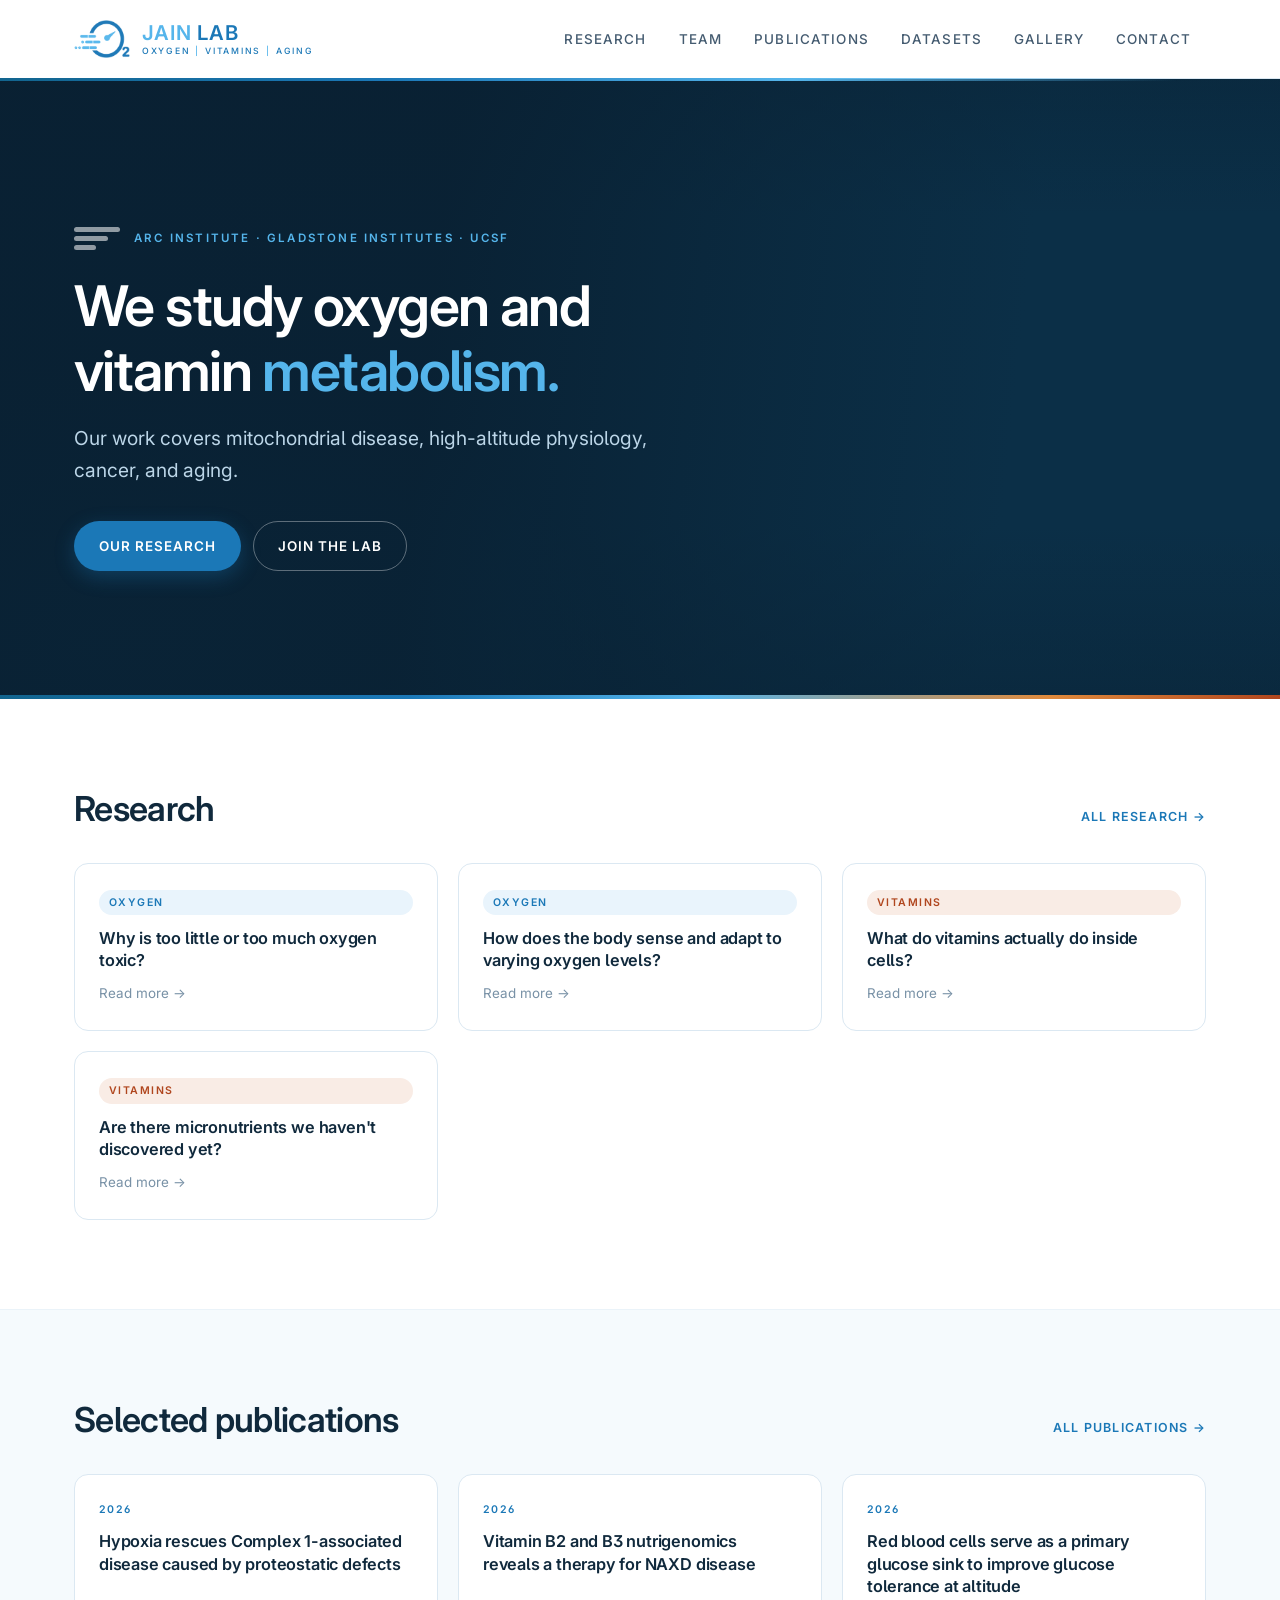
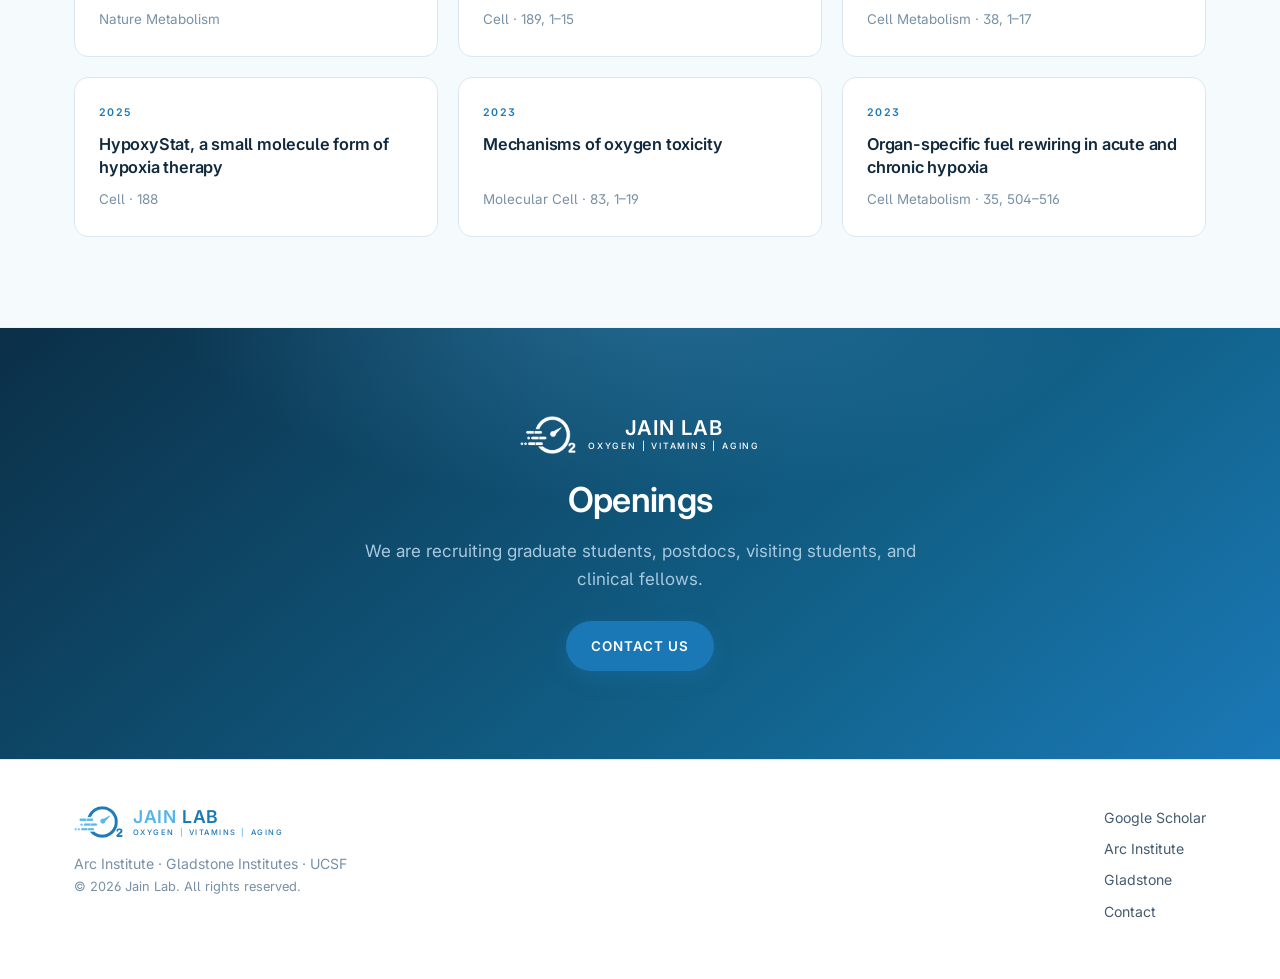
==== index.html @ 4063e49c "Add files via upload" ====
<!DOCTYPE html>
<html lang="en"><head>
<meta charset="utf-8">
<meta name="viewport" content="width=device-width, initial-scale=1">
<title>Isha Jain Lab | Oxygen and Vitamin Metabolism</title>
<meta name="description" content="The Isha Jain Lab at Arc Institute, Gladstone Institutes and UCSF studies oxygen and vitamin metabolism, hypoxia, mitochondrial disease and aging.">
<link rel="preconnect" href="https://fonts.googleapis.com">
<link rel="preconnect" href="https://fonts.gstatic.com" crossorigin="">
<link href="https://fonts.googleapis.com/css2?family=Inter:wght@400;500;600;700&amp;display=swap" rel="stylesheet">
<link rel="canonical" href="https://www.ishajainlab.com/">
<meta property="og:type" content="website">
<meta property="og:site_name" content="Isha Jain Lab">
<meta property="og:locale" content="en_US">
<meta property="og:url" content="https://www.ishajainlab.com/">
<meta property="og:title" content="Isha Jain Lab | Oxygen and Vitamin Metabolism">
<meta property="og:description" content="The Isha Jain Lab at Arc Institute, Gladstone Institutes and UCSF studies oxygen and vitamin metabolism, hypoxia, mitochondrial disease and aging.">
<meta property="og:image" content="https://www.ishajainlab.com/assets/og-image.png">
<meta property="og:image:width" content="1200">
<meta property="og:image:height" content="630">
<meta property="og:image:alt" content="Jain Lab — oxygen, vitamins, aging">
<meta name="twitter:card" content="summary_large_image">
<meta name="twitter:title" content="Isha Jain Lab | Oxygen and Vitamin Metabolism">
<meta name="twitter:description" content="The Isha Jain Lab at Arc Institute, Gladstone Institutes and UCSF studies oxygen and vitamin metabolism, hypoxia, mitochondrial disease and aging.">
<meta name="twitter:image" content="https://www.ishajainlab.com/assets/og-image.png">
<link rel="icon" type="image/png" href="assets/favicon.png">
<link rel="apple-touch-icon" href="assets/favicon.png">
<meta name="theme-color" content="#1b78b7">
<link rel="stylesheet" href="assets/style.css">
<script type="application/ld+json">
{
  "@context": "https://schema.org",
  "@type": "ResearchOrganization",
  "name": "Isha Jain Lab",
  "alternateName": [
    "Jain Lab",
    "OxyJain Lab"
  ],
  "url": "https://www.ishajainlab.com/",
  "logo": "https://www.ishajainlab.com/assets/logo-mark.png",
  "image": "https://www.ishajainlab.com/assets/og-image.png",
  "description": "The Isha Jain Lab studies oxygen and vitamin metabolism, hypoxia, mitochondrial disease and aging at Arc Institute, Gladstone Institutes and UCSF.",
  "email": "Isha.Jain@gladstone.ucsf.edu",
  "address": {
    "@type": "PostalAddress",
    "streetAddress": "1650 Owens St.",
    "addressLocality": "San Francisco",
    "addressRegion": "CA",
    "postalCode": "94158",
    "addressCountry": "US"
  },
  "parentOrganization": [
    {
      "@type": "Organization",
      "name": "Arc Institute",
      "url": "https://arcinstitute.org"
    },
    {
      "@type": "Organization",
      "name": "Gladstone Institutes",
      "url": "https://gladstone.org"
    },
    {
      "@type": "Organization",
      "name": "University of California, San Francisco",
      "url": "https://www.ucsf.edu"
    }
  ],
  "founder": {
    "@type": "Person",
    "name": "Isha H. Jain",
    "jobTitle": "Associate Professor"
  },
  "knowsAbout": [
    "oxygen metabolism",
    "hypoxia",
    "hyperoxia",
    "vitamin metabolism",
    "mitochondrial disease",
    "metabolism",
    "aging",
    "high-altitude physiology"
  ],
  "sameAs": [
    "https://arcinstitute.org",
    "https://gladstone.org",
    "https://scholar.google.com/citations?user=Yy1cKfMAAAAJ"
  ]
}
</script>
<script type="application/ld+json">
{
  "@context": "https://schema.org",
  "@type": "WebSite",
  "name": "Isha Jain Lab",
  "url": "https://www.ishajainlab.com/",
  "publisher": {
    "@type": "Organization",
    "name": "Isha Jain Lab"
  }
}
</script>
</head>
<body data-page="index"><!-- Content below was pre-rendered from data/*.js on 2026-09-09. Edit the data files, then re-run tools/prerender.js. -->
      <a class="skip" href="#main">Skip to content</a>
      <header class="site-header">
        <div class="wrap bar">
          <a class="lockup" href="index.html"><img class="lk-mark" src="assets/logo-mark.png" alt="" aria-hidden="true">
            <span><span class="lk-name"><i>JAIN</i> LAB</span><span class="lk-tag">OXYGEN <span>|</span> VITAMINS <span>|</span> AGING</span></span></a>
          <button class="nav-toggle" aria-expanded="false" aria-controls="site-nav" aria-label="Menu">☰</button>
          <nav class="site-nav" id="site-nav"><a href="research.html">Research</a><a href="team.html">Team</a><a href="publications.html">Publications</a><a href="datasets.html">Datasets</a><a href="gallery.html">Gallery</a><a href="contact.html">Contact</a></nav>
        </div>
      </header>

<section class="hero" id="hero">
      
      <div class="hero-bg" role="img" aria-label="Painting of a mountain landscape shifting from deep blue to bright orange" style="background-image:url('https://static.wixstatic.com/media/8e7e6b_17bb63c17331403280c67872a74778c0~mv2.png/v1/fill/w_960,h_1260,al_c,q_90,usm_0.66_1.00_0.01,enc_avif,quality_auto/8e7e6b_17bb63c17331403280c67872a74778c0~mv2.png')"></div>
      <div class="hero-scrim" aria-hidden="true"></div>
      <div class="wrap">
        <div class="hero-copy">
          <div class="eyebrow"><span class="speedlines speedlines--reverse" aria-hidden="true"><i></i><i></i><i></i></span>Arc Institute · Gladstone Institutes · UCSF</div>
          <h1>We study oxygen and vitamin <em>metabolism.</em></h1>
          <p class="lede">Our work covers mitochondrial disease, high-altitude physiology, cancer, and aging.</p>
          <div class="btn-row">
            <a class="btn btn-primary" href="research.html">Our research</a><a class="btn btn-ghost" href="contact.html">Join the lab</a>
          </div>
        </div>
      </div>
      <span class="edge" aria-hidden="true"></span></section>

<main id="main">

  <section class="block">
    <div class="wrap">
      <div class="section-head">
        <h2>Research</h2>
        <a href="research.html">All research</a>
      </div>
      <div class="feature-grid" id="research-teaser">
        <a class="feature" href="research.html" data-theme="Oxygen">
          <div class="yr">OXYGEN</div>
          <div class="t">Why is too little or too much oxygen toxic?</div>
          <div class="j">Read more →</div>
        </a>
        <a class="feature" href="research.html" data-theme="Oxygen">
          <div class="yr">OXYGEN</div>
          <div class="t">How does the body sense and adapt to varying oxygen levels?</div>
          <div class="j">Read more →</div>
        </a>
        <a class="feature" href="research.html" data-theme="Vitamins">
          <div class="yr">VITAMINS</div>
          <div class="t">What do vitamins actually do inside cells?</div>
          <div class="j">Read more →</div>
        </a>
        <a class="feature" href="research.html" data-theme="Vitamins">
          <div class="yr">VITAMINS</div>
          <div class="t">Are there micronutrients we haven't discovered yet?</div>
          <div class="j">Read more →</div>
        </a></div>
    </div>
  </section>

  <section class="block soft">
    <div class="wrap">
      <div class="section-head">
        <h2>Selected publications</h2>
        <a href="publications.html">All publications</a>
      </div>
      <div class="feature-grid" id="featured-pubs">
        <a class="feature" href="https://www.nature.com/articles/s42255-026-01566-0" target="_blank" rel="noopener">
          <div class="yr">2026</div>
          <div class="t">Hypoxia rescues Complex 1-associated disease caused by proteostatic defects</div>
          <div class="j">Nature Metabolism</div>
        </a>
        <a class="feature" href="https://www.sciencedirect.com/science/article/pii/S0092867426001091" target="_blank" rel="noopener">
          <div class="yr">2026</div>
          <div class="t">Vitamin B2 and B3 nutrigenomics reveals a therapy for NAXD disease</div>
          <div class="j">Cell · 189, 1–15</div>
        </a>
        <a class="feature" href="https://www.cell.com/cell-metabolism/fulltext/S1550-4131(26)00018-5" target="_blank" rel="noopener">
          <div class="yr">2026</div>
          <div class="t">Red blood cells serve as a primary glucose sink to improve glucose tolerance at altitude</div>
          <div class="j">Cell Metabolism · 38, 1–17</div>
        </a>
        <a class="feature" href="https://www.cell.com/cell/pdf/S0092-8674(25)00098-4.pdf" target="_blank" rel="noopener">
          <div class="yr">2025</div>
          <div class="t">HypoxyStat, a small molecule form of hypoxia therapy</div>
          <div class="j">Cell · 188</div>
        </a>
        <a class="feature" href="https://www.sciencedirect.com/science/article/pii/S1097276523001168?via%3Dihub" target="_blank" rel="noopener">
          <div class="yr">2023</div>
          <div class="t">Mechanisms of oxygen toxicity</div>
          <div class="j">Molecular Cell · 83, 1–19</div>
        </a>
        <a class="feature" href="https://linkinghub.elsevier.com/retrieve/pii/S1550-4131(23)00043-8" target="_blank" rel="noopener">
          <div class="yr">2023</div>
          <div class="t">Organ-specific fuel rewiring in acute and chronic hypoxia</div>
          <div class="j">Cell Metabolism · 35, 504–516</div>
        </a></div>
    </div>
  </section>

  <section class="cta">
    <div class="wrap">
      <span class="lockup lockup--reverse"><img class="lk-mark" src="assets/logo-mark-white.png" alt="" aria-hidden="true">
            <span><span class="lk-name"><i>JAIN</i> LAB</span><span class="lk-tag">OXYGEN <span>|</span> VITAMINS <span>|</span> AGING</span></span></span>
      <h2>Openings</h2>
      <p>We are recruiting graduate students, postdocs, visiting students, and clinical fellows.</p>
      <a class="btn btn-primary" href="contact.html">Contact us</a>
    </div>
  </section>

</main>

<script src="data/site.js"></script>
<script src="data/team.js"></script>
<script src="data/publications.js"></script>
<script src="data/research.js"></script>
<script src="assets/app.js"></script>



      <footer class="site-footer">
        <div class="wrap row">
          <div>
            <span class="lockup"><img class="lk-mark" src="assets/logo-mark.png" alt="" aria-hidden="true">
            <span><span class="lk-name"><i>JAIN</i> LAB</span><span class="lk-tag">OXYGEN <span>|</span> VITAMINS <span>|</span> AGING</span></span></span>
            <div>Arc Institute · Gladstone Institutes · UCSF</div>
            <div class="legal">© 2026 Jain Lab. All rights reserved.</div>
          </div>
          <nav><a href="https://scholar.google.com/citations?user=Yy1cKfMAAAAJ" target="_blank" rel="noopener">Google Scholar</a><a href="https://arcinstitute.org" target="_blank" rel="noopener">Arc Institute</a><a href="https://gladstone.org" target="_blank" rel="noopener">Gladstone</a><a href="contact.html">Contact</a></nav>
        </div>
      </footer></body></html>
---- assets/style.css ----
/* ============================================================
   JAIN LAB — STYLES
   Built to the JainLab brand family sheet.
   Type:   Inter — SemiBold (600) for headings, Medium (500) for
           labels and navigation, Regular (400) for body copy.
   Colour: the three brand values live in :root below. Change
           them there and the whole site re-themes.
   ============================================================ */

:root {
  /* ---- Brand ---- */
  --deep:       #1b78b7;   /* deep blue  */
  --sky:        #55b5eb;   /* sky blue   */
  --shadow:     #12658f;   /* shadow     */

  /* Tints derived from the brand blues */
  --deep-dk:    #0f5279;
  --pale:       #e9f4fc;
  --pale-2:     #f4fafd;
  --navy:       #0b2f47;   /* dark sections */

  /* ---- Research themes ----
     Oxygen work is blue (the brand). Vitamin work is burnt orange,
     so the two halves of the lab read apart at a glance. */
  --vit:        #b0461e;
  --vit-dk:     #8c3717;
  --vit-pale:   #f9ece5;

  /* ---- Neutrals ---- */
  --ink:        #10293c;
  --body:       #445b70;
  --muted:      #7891a6;
  --line:       #dbe8f2;
  --line-soft:  #eaf3f9;
  --bg:         #ffffff;
  --bg-soft:    #f5fafd;

  --radius:   14px;
  --radius-s: 9px;
  --shadow-1: 0 1px 2px rgba(16,41,60,.05), 0 8px 24px rgba(16,41,60,.06);
  --shadow-2: 0 2px 4px rgba(16,41,60,.06), 0 18px 48px rgba(16,41,60,.11);

  --maxw: 1180px;
  --nav-h: 78px;

  --sans: "Inter", -apple-system, BlinkMacSystemFont, "Segoe UI", Helvetica, Arial, sans-serif;
}

/* ---------- reset ---------- */
*, *::before, *::after { box-sizing: border-box; }
html { scroll-behavior: smooth; -webkit-text-size-adjust: 100%; }
body {
  margin: 0;
  font-family: var(--sans);
  font-size: 17px;
  line-height: 1.65;
  font-weight: 400;
  color: var(--body);
  background: var(--bg);
  -webkit-font-smoothing: antialiased;
  font-feature-settings: "cv05" 1, "ss01" 1;
}
img { max-width: 100%; display: block; }
a { color: var(--deep); text-decoration-thickness: 1px; text-underline-offset: 2px; }
a:hover { color: var(--shadow); }
h1, h2, h3, h4 { color: var(--ink); line-height: 1.16; margin: 0 0 .5em; font-weight: 600; letter-spacing: -.02em; }
h1 { font-size: clamp(2.1rem, 5vw, 3.5rem); }
h2 { font-size: clamp(1.55rem, 3vw, 2.15rem); }
h3 { font-size: 1.2rem; }
p { margin: 0 0 1.1em; }
button { font: inherit; }
strong, b { font-weight: 600; }

.wrap { max-width: var(--maxw); margin: 0 auto; padding: 0 24px; }

.skip { position: absolute; left: -9999px; top: 0; z-index: 200; background: var(--deep); color: #fff; padding: 12px 18px; }
.skip:focus { left: 0; }

/* ============================================================
   LOGO LOCKUP
   The wordmark is live text in Inter, exactly as specified on the
   brand sheet, so it stays razor sharp at every size. Scale the
   whole lockup by setting font-size on .lockup.
   ============================================================ */

.lockup { display: inline-flex; align-items: center; gap: .78em; text-decoration: none; line-height: 1; }
.lockup .lk-mark { height: 2.5em; width: auto; flex: none; }
.lockup .lk-name {
  font-size: 1.36em; font-weight: 600; letter-spacing: .045em;
  text-transform: uppercase; white-space: nowrap; color: var(--deep);
}
.lockup .lk-name i { font-style: normal; color: var(--sky); }
.lockup .lk-tag {
  display: block; margin-top: .42em;
  font-size: .58em; font-weight: 500; letter-spacing: .2em;
  text-transform: uppercase; color: var(--deep); white-space: nowrap;
}
.lockup .lk-tag span { color: var(--sky); margin: 0 .15em; }

/* stacked variant — mark above the wordmark */
.lockup--stacked { flex-direction: column; gap: .55em; text-align: center; }
.lockup--stacked .lk-mark { height: 4.2em; }

/* reversed — for dark backgrounds */
.lockup--reverse .lk-name,
.lockup--reverse .lk-name i,
.lockup--reverse .lk-tag,
.lockup--reverse .lk-tag span { color: #fff; }

/* ---------- speed-line motif (lifted from the logo) ---------- */
.speedlines { display: flex; flex-direction: column; gap: 4px; width: 46px; flex: none; }
.speedlines i { display: block; height: 5px; border-radius: 3px; background: var(--sky); }
.speedlines i:nth-child(1) { width: 100%; }
.speedlines i:nth-child(2) { width: 74%; }
.speedlines i:nth-child(3) { width: 48%; }
.speedlines--reverse i { background: rgba(255,255,255,.55); }

/* ---------- header ---------- */
.site-header {
  position: sticky; top: 0; z-index: 100;
  background: rgba(255,255,255,.92);
  backdrop-filter: saturate(180%) blur(14px);
  border-bottom: 1px solid var(--line);
}
.site-header::after {
  content: ""; position: absolute; left: 0; right: 0; bottom: -3px; height: 3px;
  background: linear-gradient(90deg, var(--shadow) 0%, var(--deep) 30%, var(--sky) 62%, transparent 92%);
}
.site-header .bar { height: var(--nav-h); display: flex; align-items: center; justify-content: space-between; gap: 24px; }
.site-header .lockup { font-size: 15px; }

.site-nav { display: flex; align-items: center; gap: 2px; }
.site-nav a {
  position: relative; padding: 10px 15px; border-radius: 8px;
  font-size: .84rem; font-weight: 500; letter-spacing: .085em; text-transform: uppercase;
  color: var(--body); text-decoration: none; white-space: nowrap;
  transition: background .15s, color .15s;
}
.site-nav a:hover { background: var(--pale); color: var(--deep); }
.site-nav a[aria-current="page"] { color: var(--deep); font-weight: 600; }
.site-nav a[aria-current="page"]::after {
  content: ""; position: absolute; left: 15px; right: 15px; bottom: 3px; height: 2px;
  border-radius: 2px; background: var(--sky);
}

.nav-toggle { display: none; background: none; border: 1px solid var(--line); border-radius: 8px; padding: 8px 11px; cursor: pointer; color: var(--deep); }

@media (max-width: 900px) {
  .nav-toggle { display: block; }
  .site-nav {
    position: absolute; top: var(--nav-h); left: 0; right: 0;
    flex-direction: column; align-items: stretch; gap: 2px;
    background: #fff; border-bottom: 1px solid var(--line);
    padding: 10px 16px 18px; box-shadow: var(--shadow-1);
  }
  .site-nav[hidden] { display: none; }
  .site-nav a { padding: 13px 14px; font-size: .9rem; }
  .site-nav a[aria-current="page"]::after { display: none; }
}

/* ---------- hero ----------
   The mountain painting is the background. A scrim keeps the text
   readable over it: near-solid on the left where the words sit,
   clearing to the right so the artwork comes through. */
.hero {
  position: relative; overflow: hidden; color: #e6f1f8;
  background: var(--navy);
  padding: clamp(76px, 11vw, 132px) 0 clamp(72px, 9vw, 112px);
  min-height: min(620px, 78vh);
  display: flex; align-items: center;
}
.hero-bg {
  position: absolute; inset: 0;
  background-size: cover; background-position: 62% center;
  transform: scale(1.02);
}
.hero-scrim {
  position: absolute; inset: 0;
  background:
    linear-gradient(96deg,
      rgba(9,32,50,.95) 0%,
      rgba(9,32,50,.90) 34%,
      rgba(10,38,58,.62) 58%,
      rgba(11,47,71,.30) 78%,
      rgba(11,47,71,.22) 100%),
    radial-gradient(760px 420px at 6% 92%, rgba(18,101,143,.55), transparent 70%),
    linear-gradient(180deg, rgba(9,32,50,.45) 0%, transparent 22%, transparent 72%, rgba(9,32,50,.55) 100%);
}
@media (max-width: 900px) {
  /* portrait screens crop the painting hard — darken further so text holds up */
  .hero-bg { background-position: 70% center; }
  .hero-scrim { background:
      linear-gradient(180deg, rgba(9,32,50,.90) 0%, rgba(9,32,50,.84) 55%, rgba(11,47,71,.78) 100%),
      radial-gradient(600px 340px at 10% 90%, rgba(18,101,143,.5), transparent 72%); }
}
/* the painting runs blue → orange, the same two colours the research
   uses, so the hero closes on a bar of both */
.hero .edge {
  position: absolute; left: 0; right: 0; bottom: 0; height: 4px; z-index: 3;
  background: linear-gradient(90deg, var(--shadow), var(--deep) 32%, var(--sky) 55%, #e08a3c 82%, var(--vit));
}
.hero > .wrap { position: relative; z-index: 2; width: 100%; }
.hero-copy { max-width: 640px; }

.hero .eyebrow {
  display: flex; align-items: center; gap: 14px; margin-bottom: 24px;
  font-size: .72rem; font-weight: 600; letter-spacing: .19em; text-transform: uppercase; color: var(--sky);
}
.hero h1 { color: #fff; max-width: 15ch; margin-bottom: .35em; letter-spacing: -.028em; }
.hero h1 em { font-style: normal; color: var(--sky); }
.hero p.lede { font-size: clamp(1.05rem, 1.6vw, 1.2rem); color: #bcd6e8; max-width: 58ch; margin-bottom: 34px; }
.hero .affil {
  margin-top: 42px; padding-top: 22px; border-top: 1px solid rgba(255,255,255,.18);
  display: flex; flex-wrap: wrap; gap: 10px 28px;
  font-size: .76rem; letter-spacing: .13em; text-transform: uppercase; color: #8fb4cd; font-weight: 500;
}

/* ---------- buttons ---------- */
.btn {
  display: inline-flex; align-items: center; gap: 9px;
  padding: 13px 24px; border-radius: 999px;
  font-size: .84rem; font-weight: 600; letter-spacing: .075em; text-transform: uppercase;
  text-decoration: none; border: 1px solid transparent; cursor: pointer;
  transition: transform .14s, background .15s, border-color .15s, box-shadow .15s;
}
.btn:hover { transform: translateY(-2px); }
.btn-primary { background: var(--deep); color: #fff; box-shadow: 0 6px 20px rgba(27,120,183,.32); }
.btn-primary:hover { background: var(--shadow); color: #fff; }
.btn-ghost { border-color: rgba(255,255,255,.34); color: #fff; }
.btn-ghost:hover { background: rgba(255,255,255,.11); border-color: var(--sky); color: #fff; }
.btn-row { display: flex; flex-wrap: wrap; gap: 12px; }

/* ---------- page header ---------- */
.page-head {
  position: relative; overflow: hidden;
  padding: clamp(52px, 7vw, 84px) 0 clamp(28px, 4vw, 44px);
  border-bottom: 1px solid var(--line-soft);
  transition: background .45s ease;
}
/* soft wash of the active theme's colour behind the heading */
.page-head::before {
  content: ""; position: absolute; inset: 0; pointer-events: none;
  background: radial-gradient(680px 300px at 6% 0%, var(--accent-pale, var(--pale)), transparent 70%);
  transition: opacity .45s ease;
}
.page-head > .wrap { position: relative; z-index: 1; }
.page-head .kicker {
  display: flex; align-items: center; gap: 14px; margin-bottom: 16px;
  font-size: .72rem; font-weight: 600; letter-spacing: .19em; text-transform: uppercase;
  color: var(--accent, var(--deep)); transition: color .35s;
}
.page-head .kicker .speedlines i { background: var(--accent-soft, var(--sky)); transition: background .35s; }
.page-head h1 { transition: color .35s; }
.page-head p { font-size: 1.1rem; max-width: 62ch; color: var(--body); margin: 0; }

/* ---------- sections ---------- */
section.block { padding: clamp(52px, 7vw, 90px) 0; }
section.block.soft { background: var(--bg-soft); border-block: 1px solid var(--line-soft); }
.section-head { display: flex; align-items: baseline; justify-content: space-between; gap: 20px; margin-bottom: 34px; flex-wrap: wrap; }
.section-head h2 { margin: 0; }
.section-head a {
  font-size: .78rem; font-weight: 600; letter-spacing: .1em; text-transform: uppercase; text-decoration: none;
}
.section-head a::after { content: " →"; }

/* ---------- chips / filters ---------- */
.themes { display: flex; gap: 8px; flex-wrap: wrap; margin: 30px 0 0; }

/* labelled filter rows on the publications page */
.filter-row { display: flex; align-items: center; gap: 14px; margin-top: 14px; flex-wrap: wrap; }
.filter-row .themes { margin: 0; }
.filter-row .filter-label {
  min-width: 46px; font-size: .68rem; font-weight: 600; letter-spacing: .16em;
  text-transform: uppercase; color: var(--muted);
}
@media (max-width: 560px) {
  .filter-row { align-items: flex-start; flex-direction: column; gap: 8px; }
}
.chip {
  padding: 9px 18px; border-radius: 999px; border: 1px solid var(--line); background: #fff;
  color: var(--body); font-size: .78rem; font-weight: 600; letter-spacing: .08em; text-transform: uppercase;
  cursor: pointer; transition: all .15s;
}
.chip:hover { border-color: var(--sky); color: var(--deep); }
.chip[aria-pressed="true"] { background: var(--deep); border-color: var(--deep); color: #fff; }

/* Vitamins reads burnt orange wherever it appears as a filter */
.chip[data-theme="Vitamins"]:hover,
.chip[data-topic="Vitamins"]:hover { border-color: var(--vit); color: var(--vit); }
.chip[data-theme="Vitamins"][aria-pressed="true"],
.chip[data-topic="Vitamins"][aria-pressed="true"] { background: var(--vit); border-color: var(--vit); color: #fff; }

/* ---------- research ---------- */
/* Icon sits in a narrow column beside the text. */
.research-item {
  display: grid; grid-template-columns: 108px 1fr; gap: clamp(24px, 4vw, 44px);
  align-items: start; padding: clamp(36px, 5vw, 60px) 0; border-bottom: 1px solid var(--line-soft);
  max-width: 900px;
}
.research-item:last-child { border-bottom: none; }
.research-item.no-image { grid-template-columns: 1fr; }
/* ---- theme accent: every item inherits its own --accent ---- */
[data-theme] { --accent: var(--deep); --accent-dk: var(--shadow); --accent-pale: var(--pale); --accent-soft: var(--sky); }
[data-theme="Vitamins"] { --accent: var(--vit); --accent-dk: var(--vit-dk); --accent-pale: var(--vit-pale); --accent-soft: #d98a5f; }

.research-item .num {
  display: flex; align-items: center; gap: 11px; margin-bottom: 13px;
  font-size: .68rem; font-weight: 600; color: var(--accent);
  letter-spacing: .17em; text-transform: uppercase; font-variant-numeric: tabular-nums;
}
.research-item .num span {
  display: grid; place-items: center; min-width: 24px; height: 24px; padding: 0 6px;
  border-radius: 999px; background: var(--accent); color: #fff;
  font-size: .66rem; letter-spacing: .04em;
}
.research-item .num::after {
  content: ""; flex: 1; height: 2px; border-radius: 2px; max-width: 120px;
  background: linear-gradient(90deg, var(--accent-soft), transparent);
}
.research-item h3 { font-size: clamp(1.35rem, 2.4vw, 1.85rem); margin-bottom: .55em; }
.research-item .fig {
  position: relative; width: 108px; height: 108px; border-radius: 50%;
  background: var(--accent-pale); display: grid; place-items: center;
  transition: transform .25s, box-shadow .25s;
}
.research-item .fig::after {                 /* ring that blooms on hover */
  content: ""; position: absolute; inset: -7px; border-radius: 50%;
  border: 2px solid var(--accent); opacity: 0; transform: scale(.9);
  transition: opacity .3s, transform .3s;
}
.research-item:hover .fig { transform: translateY(-3px); }
.research-item:hover .fig::after { opacity: .38; transform: scale(1); }
.research-item .fig img { width: 54px; height: 54px; position: relative; z-index: 1; }
.research-item h3 { transition: color .2s; }
.research-item:hover h3 { color: var(--accent-dk); }
@media (max-width: 700px) {
  .research-item { grid-template-columns: 1fr; gap: 18px; }
  .research-item .fig { width: 72px; height: 72px; }
  .research-item .fig img { width: 38px; height: 38px; }
}

/* ---------- team ---------- */
.team-group { padding: clamp(38px, 5vw, 58px) 0 0; }
.team-group > h2 {
  display: flex; align-items: center; gap: 14px;
  font-size: .76rem; font-weight: 600; letter-spacing: .17em; text-transform: uppercase; color: var(--deep);
  padding-bottom: 14px; border-bottom: 1px solid var(--line); margin-bottom: 32px;
}
.team-group > h2 .count {
  font-size: .72rem; color: var(--muted); font-weight: 500; letter-spacing: .06em;
  background: var(--pale); padding: 2px 9px; border-radius: 999px;
}
/* One person per row: photo left, name and bio beside it.
   Bios are always visible — nothing to click. The text column is
   capped so lines stay a comfortable reading length. */
.people { display: grid; gap: 0; grid-template-columns: 1fr; }

.person {
  display: grid; grid-template-columns: 150px minmax(0, 1fr); gap: 26px;
  align-items: start; text-align: left;
  padding: 26px 0; border-bottom: 1px solid var(--line-soft);
  max-width: 900px;
}
.person:last-child { border-bottom: none; }
.person .ph {
  width: 150px; aspect-ratio: 4/5; border-radius: var(--radius-s);
  background: var(--pale); overflow: hidden;
}
.person .ph img { width: 100%; height: 100%; object-fit: cover; }
.person .ph.empty { display: flex; align-items: center; justify-content: center; font-size: 2.1rem; font-weight: 600; color: var(--deep); opacity: .45; }
.person .nm { font-weight: 600; color: var(--ink); font-size: 1.02rem; letter-spacing: -.015em; margin: 0; }
.person .rl { font-size: .84rem; color: var(--deep); font-weight: 500; margin-top: 3px; }
.person .rl .pr { color: var(--muted); font-weight: 400; }
/* Justified, with hyphenation switched on. In a column this narrow,
   justifying without hyphens opens up big gaps between words. */
.person .bio {
  font-size: .885rem; line-height: 1.62; margin: 10px 0 0; color: var(--body);
  text-align: justify; text-justify: inter-word;
  -webkit-hyphens: auto; hyphens: auto;
}
.person .tags { display: flex; flex-wrap: wrap; gap: 5px; margin-top: 9px; }

@media (max-width: 560px) {
  .person { grid-template-columns: 104px minmax(0, 1fr); gap: 16px; padding: 22px 0; }
  .person .ph { width: 104px; }
  /* too narrow to justify cleanly on a phone — fall back to ragged right */
  .person .bio { text-align: left; }
}
.tag {
  font-size: .655rem; font-weight: 600; letter-spacing: .07em; text-transform: uppercase;
  background: var(--pale); color: var(--deep); padding: 3px 9px; border-radius: 999px;
}

.pi-card {
  position: relative; overflow: hidden;
  display: grid; grid-template-columns: 226px 1fr; gap: clamp(28px, 4vw, 48px);
  align-items: start; background: var(--bg-soft);
  border: 1px solid var(--line); border-radius: var(--radius); padding: clamp(24px, 3vw, 36px);
}
.pi-card::before { content: ""; position: absolute; left: 0; top: 0; bottom: 0; width: 4px; background: linear-gradient(180deg, var(--sky), var(--deep)); }
.pi-card img { border-radius: var(--radius-s); width: 100%; }
.pi-card .nm { font-size: 1.6rem; font-weight: 600; color: var(--ink); letter-spacing: -.024em; }
.pi-card .rl { color: var(--deep); font-weight: 600; font-size: .84rem; letter-spacing: .08em; text-transform: uppercase; margin: 6px 0 16px; }
.pi-card p {
  font-size: .97rem; margin-bottom: 0;
  text-align: justify; text-justify: inter-word;
  -webkit-hyphens: auto; hyphens: auto;
}
@media (max-width: 720px) { .pi-card { grid-template-columns: 1fr; } .pi-card img { max-width: 226px; } }

.alumni-list { border-top: 1px solid var(--line); }
.alum { display: grid; grid-template-columns: 1.1fr 1fr 1fr; gap: 20px; padding: 20px 4px; border-bottom: 1px solid var(--line-soft); align-items: baseline; }
.alum .nm { font-weight: 600; color: var(--ink); }
.alum .rl { font-size: .9rem; }
.alum .dt { font-size: .82rem; color: var(--muted); font-variant-numeric: tabular-nums; }
.alum .nw { font-size: .9rem; }
.alum .nw span { color: var(--sky); font-size: .68rem; display: block; text-transform: uppercase; letter-spacing: .12em; font-weight: 600; margin-bottom: 2px; }
@media (max-width: 760px) { .alum { grid-template-columns: 1fr; gap: 4px; } }

/* ---------- publications ---------- */
.pub-controls { display: flex; gap: 12px; flex-wrap: wrap; align-items: center; }
.search { flex: 1 1 260px; min-width: 220px; padding: 12px 18px; border: 1px solid var(--line); border-radius: 999px; font-size: .95rem; font-family: var(--sans); color: var(--ink); background: #fff; }
.search:focus { outline: 2px solid var(--sky); outline-offset: 1px; border-color: transparent; }
.result-count { font-size: .76rem; color: var(--muted); margin: 20px 0 6px; letter-spacing: .1em; text-transform: uppercase; font-weight: 500; }

.pub-year {
  display: flex; align-items: center; gap: 16px;
  font-size: 1.15rem; color: var(--deep); font-weight: 600; letter-spacing: .04em;
  padding: 32px 0 12px; margin-bottom: 0; font-variant-numeric: tabular-nums;
}
.pub-year::after { content: ""; flex: 1; height: 2px; background: linear-gradient(90deg, var(--sky), var(--line) 55%, transparent); }

.pub {
  position: relative; padding: 22px 0 22px 16px; border-bottom: 1px solid var(--line-soft);
  display: grid; grid-template-columns: 1fr auto; gap: 18px; align-items: start;
}
/* a slim colour tick marks which side of the lab a paper came from */
.pub::before {
  content: ""; position: absolute; left: 0; top: 24px; width: 3px; height: 22px;
  border-radius: 2px; background: var(--accent, var(--deep)); opacity: .55;
  transition: height .22s, opacity .22s;
}
.pub:hover::before { height: calc(100% - 40px); opacity: 1; }
.pub .t { font-size: 1.04rem; font-weight: 600; color: var(--ink); letter-spacing: -.014em; text-decoration: none; display: inline-block; margin-bottom: 6px; line-height: 1.36; }
.pub .t:hover { color: var(--accent-dk, var(--shadow)); }
.pub .a { font-size: .86rem; color: var(--muted); line-height: 1.55; margin-bottom: 8px; }
.pub .j { font-size: .89rem; color: var(--body); }
.pub .j em { font-style: normal; font-weight: 600; color: var(--ink); }
.pub .extras { display: flex; flex-wrap: wrap; gap: 6px 14px; margin-top: 10px; font-size: .82rem; }
.pub .extras a { text-decoration: none; }
.pub .extras a::before { content: "↗ "; opacity: .5; }
.pub .side { display: flex; flex-direction: column; gap: 6px; align-items: flex-end; }
.pill { font-size: .655rem; font-weight: 600; letter-spacing: .09em; text-transform: uppercase; padding: 4px 10px; border-radius: 999px; white-space: nowrap; }
.pill.preprint { background: var(--bg-soft); color: var(--muted); box-shadow: inset 0 0 0 1px var(--line); }
.pill.review { background: transparent; color: var(--accent, var(--deep)); box-shadow: inset 0 0 0 1px var(--accent-soft, var(--sky)); }
.pill.featured { background: var(--accent, var(--deep)); color: #fff; }
@media (max-width: 620px) { .pub { grid-template-columns: 1fr; } .pub .side { flex-direction: row; } }

/* ---------- feature cards ---------- */
.feature-grid { display: grid; gap: 20px; grid-template-columns: repeat(auto-fit, minmax(290px, 1fr)); }
.feature {
  position: relative; border: 1px solid var(--line); border-radius: var(--radius); padding: 26px 24px;
  background: #fff; text-decoration: none; display: flex; flex-direction: column; overflow: hidden;
  transition: transform .18s, box-shadow .18s, border-color .18s;
}
.feature::before {
  content: ""; position: absolute; left: 0; top: 0; bottom: 0; width: 3px;
  background: linear-gradient(180deg, var(--accent-soft, var(--sky)), var(--accent, var(--deep)));
  transform: scaleY(0); transform-origin: top; transition: transform .24s;
}
.feature:hover { transform: translateY(-4px); box-shadow: var(--shadow-2); border-color: var(--accent-soft, var(--sky)); }
.feature:hover::before { transform: scaleY(1); }
.feature .yr {
  display: inline-block; font-size: .66rem; font-weight: 600; letter-spacing: .14em;
  text-transform: uppercase; color: var(--accent, var(--deep)); margin-bottom: 12px;
}
/* theme-tagged teasers get a filled label so the two halves read apart */
.feature[data-theme] .yr {
  background: var(--accent-pale); padding: 4px 10px; border-radius: 999px;
}
.feature .t { font-size: 1.02rem; font-weight: 600; color: var(--ink); line-height: 1.38; margin-bottom: 10px; letter-spacing: -.012em; }
.feature .j { font-size: .84rem; color: var(--muted); margin-top: auto; }

/* ---------- datasets ---------- */
.dataset {
  position: relative; overflow: hidden;
  border: 1px solid var(--line); border-radius: var(--radius);
  padding: clamp(24px, 3vw, 34px); margin-bottom: 26px; max-width: 900px;
  background: #fff; transition: box-shadow .2s, border-color .2s;
}
.dataset::before {                 /* theme spine, same device as the PI card */
  content: ""; position: absolute; left: 0; top: 0; bottom: 0; width: 4px;
  background: linear-gradient(180deg, var(--accent-soft, var(--sky)), var(--accent, var(--deep)));
}
.dataset:hover { box-shadow: var(--shadow-2); border-color: var(--accent-soft, var(--sky)); }

.ds-head { display: flex; align-items: flex-start; justify-content: space-between; gap: 20px; flex-wrap: wrap; }
.ds-title { font-size: clamp(1.25rem, 2.2vw, 1.6rem); margin: 0 0 6px; letter-spacing: -.02em; }
.ds-title a { color: var(--ink); text-decoration: none; }
.ds-title a:hover { color: var(--accent-dk, var(--shadow)); }
.ds-meta { font-size: .78rem; font-weight: 500; letter-spacing: .09em; text-transform: uppercase; color: var(--muted); }
.ds-open { flex: none; }

.ds-summary { margin: 18px 0 0; font-size: .95rem; max-width: 68ch; }
.ds-facts { margin-top: 16px; }

.ds-tools { margin-top: 20px; padding-top: 18px; border-top: 1px solid var(--line-soft); }
.ds-tools-label {
  display: block; font-size: .66rem; font-weight: 600; letter-spacing: .16em;
  text-transform: uppercase; color: var(--muted); margin-bottom: 10px;
}
.ds-tools ul { list-style: none; margin: 0; padding: 0; display: flex; flex-wrap: wrap; gap: 8px 22px; }
.ds-tools li { position: relative; padding-left: 16px; font-size: .89rem; }
.ds-tools li::before {
  content: ""; position: absolute; left: 0; top: .55em;
  width: 6px; height: 6px; border-radius: 50%; background: var(--accent, var(--deep));
}

.ds-paper { margin: 18px 0 0; font-size: .89rem; }
.ds-link {
  display: inline-block; margin-top: 18px; font-size: .8rem; color: var(--muted);
  text-decoration: none; font-variant-numeric: tabular-nums; word-break: break-all;
}
.ds-link::before { content: "↗ "; }
.ds-link:hover { color: var(--accent, var(--deep)); }

@media (max-width: 620px) { .ds-open { width: 100%; justify-content: center; } }

/* ---------- gallery ---------- */
.gallery { columns: 4 260px; column-gap: 14px; }
.gallery figure { margin: 0 0 14px; break-inside: avoid; }
.gallery img {
  width: 100%; height: auto; border-radius: var(--radius-s); cursor: zoom-in;
  background: var(--pale);
  transition: transform .22s, box-shadow .22s, outline-color .22s;
  outline: 2px solid transparent; outline-offset: 2px;
}
.gallery img:hover { transform: scale(1.015); box-shadow: var(--shadow-2); outline-color: var(--sky); }
/* Lightbox: click a photo, then use ← and → to move through the set. */
dialog.lightbox {
  border: none; background: transparent; padding: 0;
  width: 100vw; max-width: 100vw; height: 100vh; max-height: 100vh;
  display: grid; grid-template-columns: auto 1fr auto; align-items: center; gap: 12px;
  overflow: hidden;
}
dialog.lightbox:not([open]) { display: none; }
dialog.lightbox::backdrop { background: rgba(11,47,71,.94); }

.lb-stage { margin: 0; display: flex; flex-direction: column; align-items: center; gap: 14px; justify-self: center; }
.lb-stage img {
  max-width: min(1200px, 82vw); max-height: 80vh; width: auto; height: auto;
  border-radius: var(--radius-s); box-shadow: 0 20px 60px rgba(0,0,0,.45);
}
.lb-cap {
  font-size: .8rem; letter-spacing: .1em; text-transform: uppercase;
  color: #b9d8ee; font-weight: 500; font-variant-numeric: tabular-nums;
}

.lb-nav, .lb-close {
  border: none; cursor: pointer; color: #fff; background: rgba(255,255,255,.10);
  border-radius: 50%; display: grid; place-items: center; line-height: 1;
  transition: background .15s, transform .15s;
}
.lb-nav { width: 56px; height: 56px; font-size: 2rem; margin: 0 18px; }
.lb-nav:hover { background: var(--deep); transform: scale(1.06); }
.lb-close { position: absolute; top: 20px; right: 24px; width: 42px; height: 42px; font-size: 1rem; }
.lb-close:hover { background: var(--deep); }
.lb-nav:focus-visible, .lb-close:focus-visible { outline: 2px solid var(--sky); outline-offset: 3px; }

@media (max-width: 700px) {
  .lb-nav { width: 44px; height: 44px; font-size: 1.6rem; margin: 0 6px; }
  .lb-stage img { max-width: 88vw; }
}

/* ---------- contact ---------- */
.contact-grid { display: grid; grid-template-columns: 1.25fr 1fr; gap: clamp(32px, 5vw, 64px); align-items: start; }
@media (max-width: 820px) { .contact-grid { grid-template-columns: 1fr; } }
.card { border: 1px solid var(--line); border-radius: var(--radius); padding: 28px; background: var(--bg-soft); }
.card h3 { font-size: .72rem; letter-spacing: .17em; text-transform: uppercase; color: var(--deep); margin-bottom: 16px; font-weight: 600; }
.card address { font-style: normal; line-height: 1.8; }
.steps { list-style: none; padding: 0; margin: 0; counter-reset: s; }
.steps li { counter-increment: s; position: relative; padding-left: 44px; margin-bottom: 20px; font-size: .96rem; }
.steps li::before {
  content: counter(s); position: absolute; left: 0; top: -1px;
  width: 28px; height: 28px; border-radius: 50%; background: var(--deep); color: #fff;
  display: grid; place-items: center; font-size: .78rem; font-weight: 600;
}
.email-big { display: inline-block; font-size: 1.1rem; font-weight: 600; color: var(--ink); text-decoration: none; border-bottom: 2px solid var(--sky); padding-bottom: 2px; }
.email-big:hover { color: var(--deep); }

/* ---------- CTA ---------- */
.cta {
  position: relative; overflow: hidden; text-align: center; color: #d6e8f4;
  background: linear-gradient(140deg, var(--navy), var(--shadow) 70%, var(--deep));
  padding: clamp(56px, 7vw, 88px) 0;
}
.cta::before {
  content: ""; position: absolute; inset: 0;
  background: radial-gradient(700px 340px at 50% -12%, rgba(85,181,235,.3), transparent 68%);
}
.cta > .wrap { position: relative; z-index: 1; }
.cta .lockup { font-size: 15px; margin-bottom: 26px; }
.cta h2 { color: #fff; }
.cta p { max-width: 54ch; margin: 0 auto 28px; color: #a8c8de; }

/* ---------- footer ---------- */
.site-footer { border-top: 1px solid var(--line); padding: 46px 0 56px; font-size: .88rem; color: var(--muted); }
.site-footer .row { display: flex; justify-content: space-between; gap: 28px; flex-wrap: wrap; }
.site-footer .lockup { font-size: 13px; margin-bottom: 14px; }
.site-footer a { color: var(--body); text-decoration: none; }
.site-footer a:hover { color: var(--deep); }
.site-footer nav { display: flex; flex-direction: column; gap: 8px; }
.site-footer .legal { font-size: .8rem; }

/* ---------- utilities ---------- */
.hidden { display: none !important; }
.empty-note { padding: 40px; text-align: center; color: var(--muted); border: 1px dashed var(--line); border-radius: var(--radius); font-size: .95rem; }

/* scroll reveal */
.reveal { opacity: 0; transform: translateY(14px); transition: opacity .5s ease, transform .5s ease; }
.reveal.in { opacity: 1; transform: none; }

@media (prefers-reduced-motion: reduce) {
  *, *::before, *::after { animation: none !important; transition: none !important; scroll-behavior: auto !important; }
  .reveal { opacity: 1; transform: none; }
}
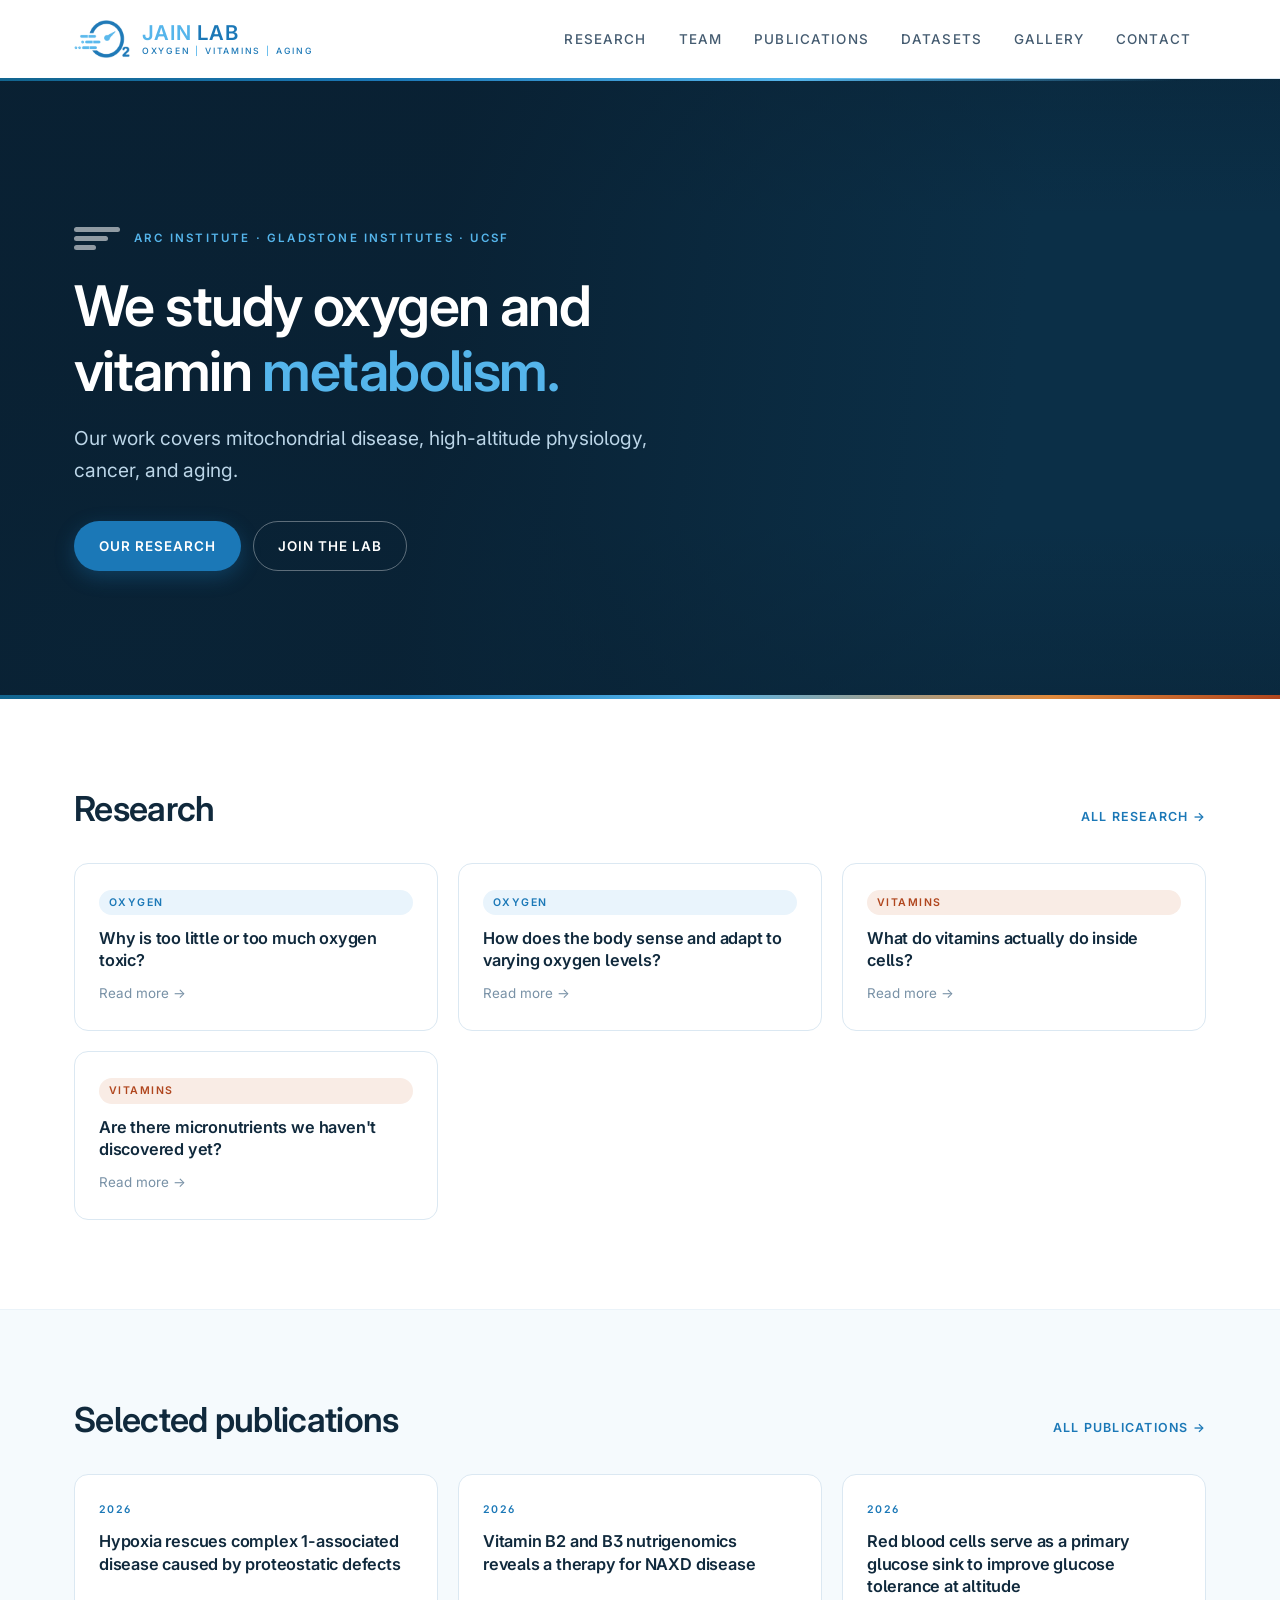
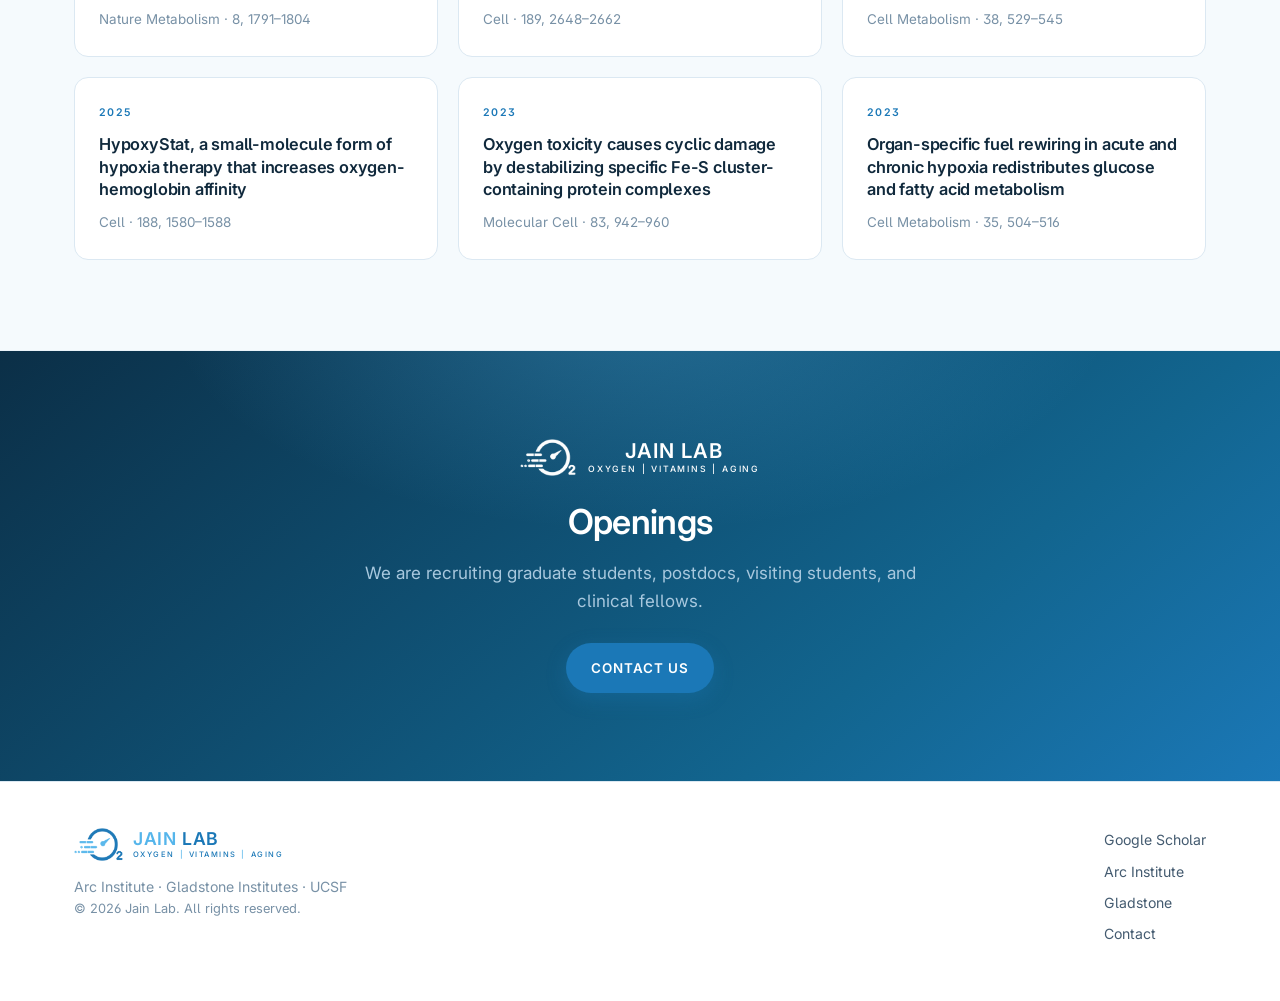
==== commit 569d29ed: "Add files via upload" ====
--- a/index.html
+++ b/index.html
@@ -100,7 +100,7 @@
 }
 </script>
 </head>
-<body data-page="index"><!-- Content below was pre-rendered from data/*.js on 2026-09-09. Edit the data files, then re-run tools/prerender.js. -->
+<body data-page="index"><!-- Content below was pre-rendered from data/*.js on 2026-09-11. Edit the data files, then re-run tools/prerender.js. -->
       <a class="skip" href="#main">Skip to content</a>
       <header class="site-header">
         <div class="wrap bar">
@@ -109,7 +109,9 @@
           <button class="nav-toggle" aria-expanded="false" aria-controls="site-nav" aria-label="Menu">☰</button>
           <nav class="site-nav" id="site-nav"><a href="research.html">Research</a><a href="team.html">Team</a><a href="publications.html">Publications</a><a href="datasets.html">Datasets</a><a href="gallery.html">Gallery</a><a href="contact.html">Contact</a></nav>
         </div>
-      </header>
+      </header><!-- Content below was pre-rendered from data/*.js on 2026-09-09. Edit the data files, then re-run tools/prerender.js. -->
+      
+      
 
 <section class="hero" id="hero">
       
@@ -168,32 +170,32 @@
       <div class="feature-grid" id="featured-pubs">
         <a class="feature" href="https://www.nature.com/articles/s42255-026-01566-0" target="_blank" rel="noopener">
           <div class="yr">2026</div>
-          <div class="t">Hypoxia rescues Complex 1-associated disease caused by proteostatic defects</div>
-          <div class="j">Nature Metabolism</div>
+          <div class="t">Hypoxia rescues complex 1-associated disease caused by proteostatic defects</div>
+          <div class="j">Nature Metabolism · 8, 1791–1804</div>
         </a>
         <a class="feature" href="https://www.sciencedirect.com/science/article/pii/S0092867426001091" target="_blank" rel="noopener">
           <div class="yr">2026</div>
           <div class="t">Vitamin B2 and B3 nutrigenomics reveals a therapy for NAXD disease</div>
-          <div class="j">Cell · 189, 1–15</div>
+          <div class="j">Cell · 189, 2648–2662</div>
         </a>
         <a class="feature" href="https://www.cell.com/cell-metabolism/fulltext/S1550-4131(26)00018-5" target="_blank" rel="noopener">
           <div class="yr">2026</div>
           <div class="t">Red blood cells serve as a primary glucose sink to improve glucose tolerance at altitude</div>
-          <div class="j">Cell Metabolism · 38, 1–17</div>
-        </a>
-        <a class="feature" href="https://www.cell.com/cell/pdf/S0092-8674(25)00098-4.pdf" target="_blank" rel="noopener">
+          <div class="j">Cell Metabolism · 38, 529–545</div>
+        </a>
+        <a class="feature" href="https://www.cell.com/cell/fulltext/S0092-8674(25)00098-4" target="_blank" rel="noopener">
           <div class="yr">2025</div>
-          <div class="t">HypoxyStat, a small molecule form of hypoxia therapy</div>
-          <div class="j">Cell · 188</div>
-        </a>
-        <a class="feature" href="https://www.sciencedirect.com/science/article/pii/S1097276523001168?via%3Dihub" target="_blank" rel="noopener">
+          <div class="t">HypoxyStat, a small-molecule form of hypoxia therapy that increases oxygen-hemoglobin affinity</div>
+          <div class="j">Cell · 188, 1580–1588</div>
+        </a>
+        <a class="feature" href="https://www.cell.com/molecular-cell/fulltext/S1097-2765(23)00116-8" target="_blank" rel="noopener">
           <div class="yr">2023</div>
-          <div class="t">Mechanisms of oxygen toxicity</div>
-          <div class="j">Molecular Cell · 83, 1–19</div>
-        </a>
-        <a class="feature" href="https://linkinghub.elsevier.com/retrieve/pii/S1550-4131(23)00043-8" target="_blank" rel="noopener">
+          <div class="t">Oxygen toxicity causes cyclic damage by destabilizing specific Fe-S cluster-containing protein complexes</div>
+          <div class="j">Molecular Cell · 83, 942–960</div>
+        </a>
+        <a class="feature" href="https://www.cell.com/cell-metabolism/fulltext/S1550-4131(23)00043-8" target="_blank" rel="noopener">
           <div class="yr">2023</div>
-          <div class="t">Organ-specific fuel rewiring in acute and chronic hypoxia</div>
+          <div class="t">Organ-specific fuel rewiring in acute and chronic hypoxia redistributes glucose and fatty acid metabolism</div>
           <div class="j">Cell Metabolism · 35, 504–516</div>
         </a></div>
     </div>
@@ -218,6 +220,8 @@
 <script src="assets/app.js"></script>
 
 
+
+      
 
       <footer class="site-footer">
         <div class="wrap row">
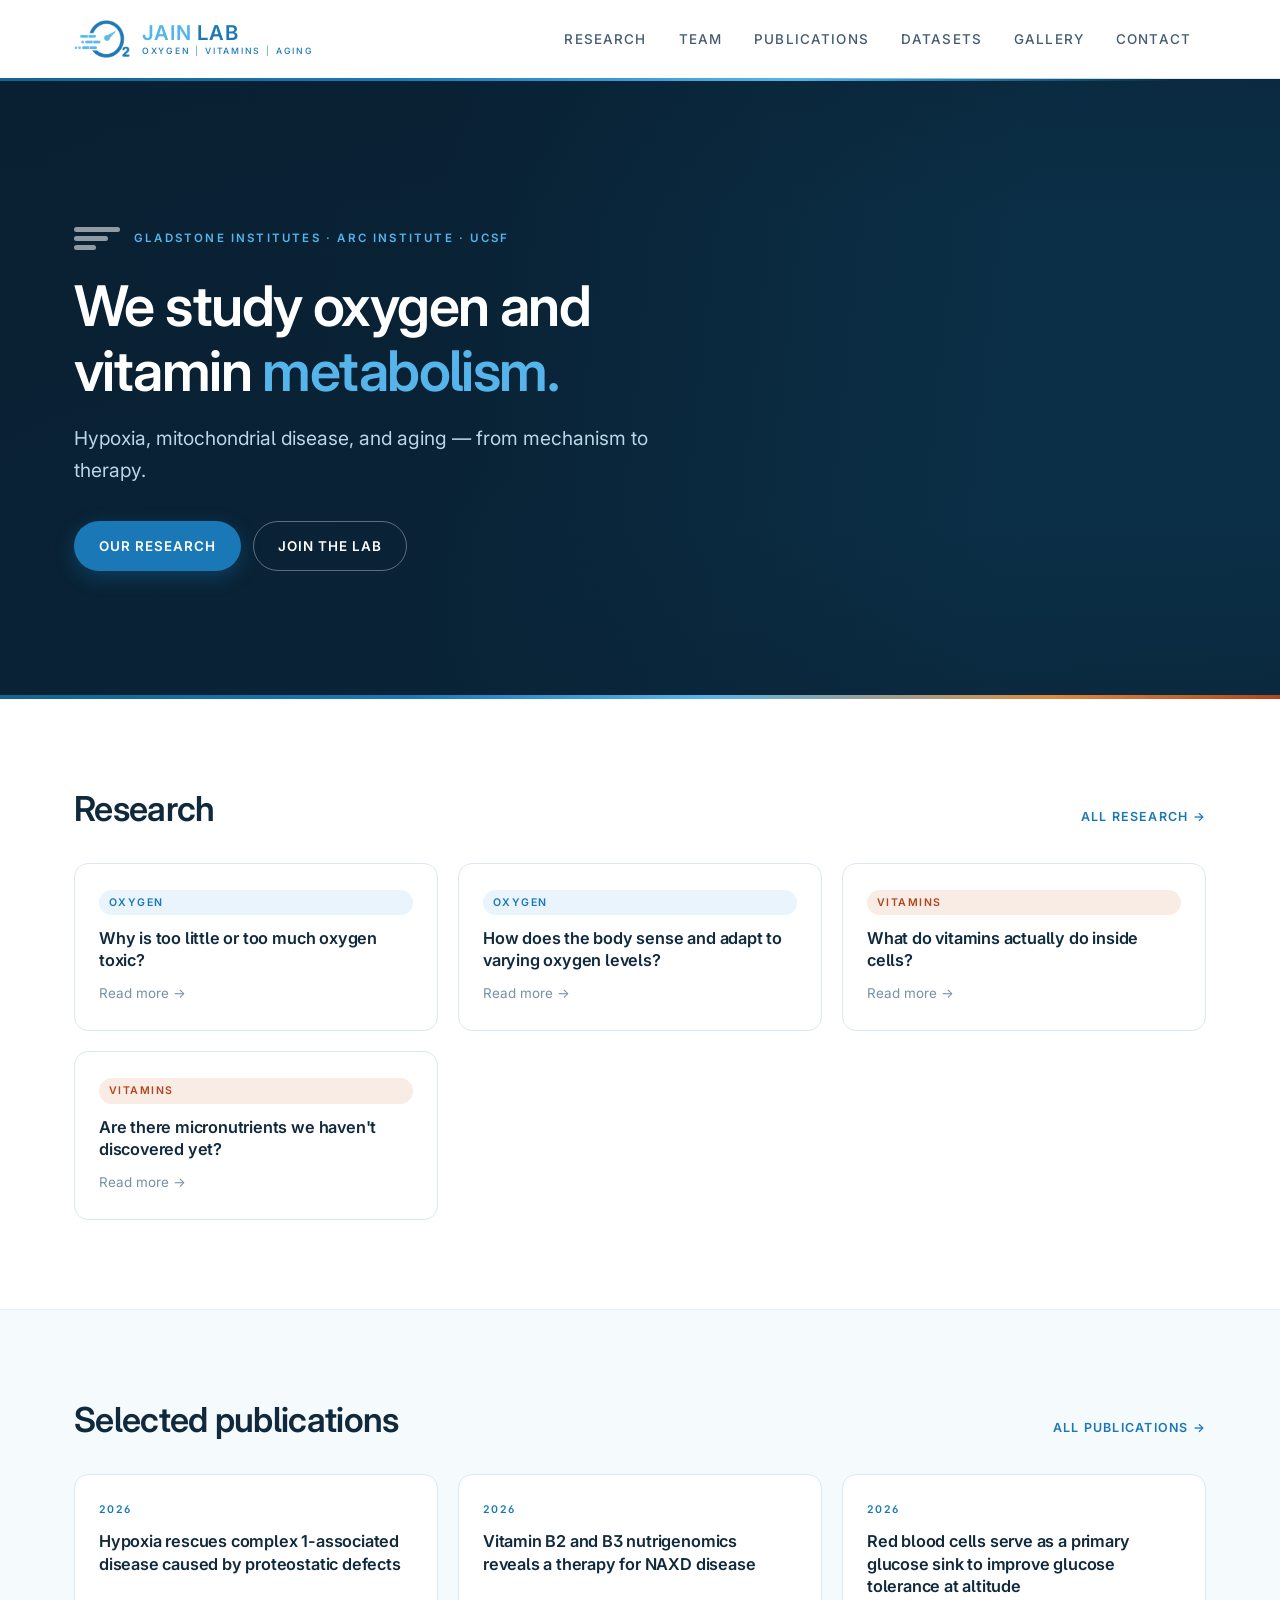
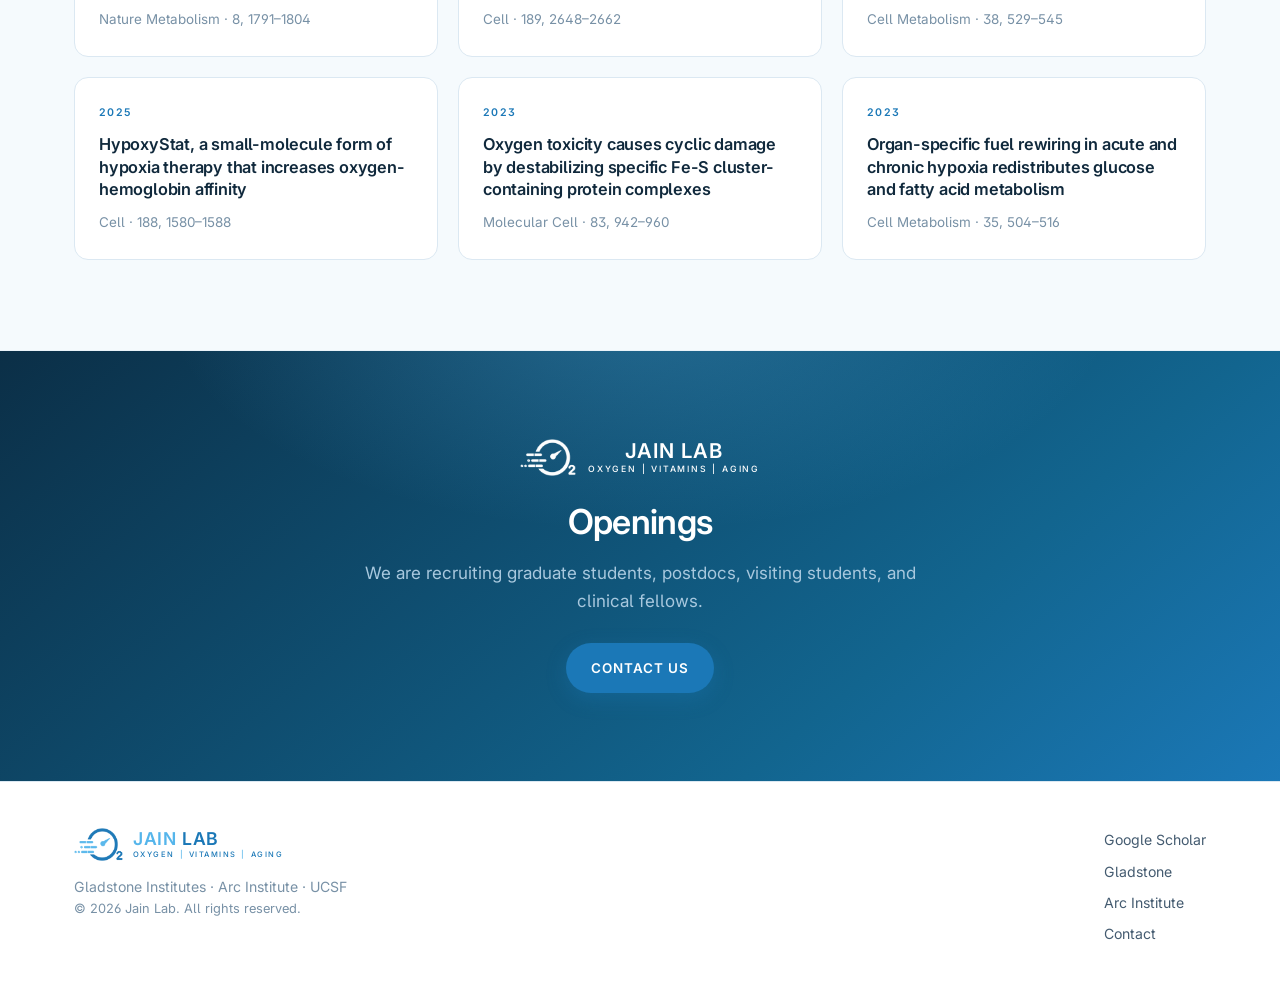
==== commit 233b57e8: "Add files via upload" ====
--- a/index.html
+++ b/index.html
@@ -3,7 +3,7 @@
 <meta charset="utf-8">
 <meta name="viewport" content="width=device-width, initial-scale=1">
 <title>Isha Jain Lab | Oxygen and Vitamin Metabolism</title>
-<meta name="description" content="The Isha Jain Lab at Arc Institute, Gladstone Institutes and UCSF studies oxygen and vitamin metabolism, hypoxia, mitochondrial disease and aging.">
+<meta name="description" content="The Isha Jain Lab at Gladstone Institutes, Arc Institute and UCSF studies oxygen and vitamin metabolism, hypoxia, mitochondrial disease and aging.">
 <link rel="preconnect" href="https://fonts.googleapis.com">
 <link rel="preconnect" href="https://fonts.gstatic.com" crossorigin="">
 <link href="https://fonts.googleapis.com/css2?family=Inter:wght@400;500;600;700&amp;display=swap" rel="stylesheet">
@@ -13,14 +13,14 @@
 <meta property="og:locale" content="en_US">
 <meta property="og:url" content="https://www.ishajainlab.com/">
 <meta property="og:title" content="Isha Jain Lab | Oxygen and Vitamin Metabolism">
-<meta property="og:description" content="The Isha Jain Lab at Arc Institute, Gladstone Institutes and UCSF studies oxygen and vitamin metabolism, hypoxia, mitochondrial disease and aging.">
+<meta property="og:description" content="The Isha Jain Lab at Gladstone Institutes, Arc Institute and UCSF studies oxygen and vitamin metabolism, hypoxia, mitochondrial disease and aging.">
 <meta property="og:image" content="https://www.ishajainlab.com/assets/og-image.png">
 <meta property="og:image:width" content="1200">
 <meta property="og:image:height" content="630">
 <meta property="og:image:alt" content="Jain Lab — oxygen, vitamins, aging">
 <meta name="twitter:card" content="summary_large_image">
 <meta name="twitter:title" content="Isha Jain Lab | Oxygen and Vitamin Metabolism">
-<meta name="twitter:description" content="The Isha Jain Lab at Arc Institute, Gladstone Institutes and UCSF studies oxygen and vitamin metabolism, hypoxia, mitochondrial disease and aging.">
+<meta name="twitter:description" content="The Isha Jain Lab at Gladstone Institutes, Arc Institute and UCSF studies oxygen and vitamin metabolism, hypoxia, mitochondrial disease and aging.">
 <meta name="twitter:image" content="https://www.ishajainlab.com/assets/og-image.png">
 <link rel="icon" type="image/png" href="assets/favicon.png">
 <link rel="apple-touch-icon" href="assets/favicon.png">
@@ -38,7 +38,7 @@
   "url": "https://www.ishajainlab.com/",
   "logo": "https://www.ishajainlab.com/assets/logo-mark.png",
   "image": "https://www.ishajainlab.com/assets/og-image.png",
-  "description": "The Isha Jain Lab studies oxygen and vitamin metabolism, hypoxia, mitochondrial disease and aging at Arc Institute, Gladstone Institutes and UCSF.",
+  "description": "The Isha Jain Lab studies oxygen and vitamin metabolism, hypoxia, mitochondrial disease and aging at Gladstone Institutes, Arc Institute and UCSF.",
   "email": "Isha.Jain@gladstone.ucsf.edu",
   "address": {
     "@type": "PostalAddress",
@@ -100,8 +100,7 @@
 }
 </script>
 </head>
-<body data-page="index"><!-- Content below was pre-rendered from data/*.js on 2026-09-11. Edit the data files, then re-run tools/prerender.js. -->
-      <a class="skip" href="#main">Skip to content</a>
+<body data-page="index"><!-- Content below was pre-rendered from data/*.js on 2026-09-12. Edit the data files, then re-run tools/prerender.js. --><a class="skip" href="#main">Skip to content</a>
       <header class="site-header">
         <div class="wrap bar">
           <a class="lockup" href="index.html"><img class="lk-mark" src="assets/logo-mark.png" alt="" aria-hidden="true">
@@ -109,7 +108,15 @@
           <button class="nav-toggle" aria-expanded="false" aria-controls="site-nav" aria-label="Menu">☰</button>
           <nav class="site-nav" id="site-nav"><a href="research.html">Research</a><a href="team.html">Team</a><a href="publications.html">Publications</a><a href="datasets.html">Datasets</a><a href="gallery.html">Gallery</a><a href="contact.html">Contact</a></nav>
         </div>
-      </header><!-- Content below was pre-rendered from data/*.js on 2026-09-09. Edit the data files, then re-run tools/prerender.js. -->
+      </header>
+      
+      
+      
+      
+      
+      
+      
+      
       
       
 
@@ -119,9 +126,9 @@
       <div class="hero-scrim" aria-hidden="true"></div>
       <div class="wrap">
         <div class="hero-copy">
-          <div class="eyebrow"><span class="speedlines speedlines--reverse" aria-hidden="true"><i></i><i></i><i></i></span>Arc Institute · Gladstone Institutes · UCSF</div>
+          <div class="eyebrow"><span class="speedlines speedlines--reverse" aria-hidden="true"><i></i><i></i><i></i></span>Gladstone Institutes · Arc Institute · UCSF</div>
           <h1>We study oxygen and vitamin <em>metabolism.</em></h1>
-          <p class="lede">Our work covers mitochondrial disease, high-altitude physiology, cancer, and aging.</p>
+          <p class="lede">Hypoxia, mitochondrial disease, and aging — from mechanism to therapy.</p>
           <div class="btn-row">
             <a class="btn btn-primary" href="research.html">Our research</a><a class="btn btn-ghost" href="contact.html">Join the lab</a>
           </div>
@@ -223,14 +230,22 @@
 
       
 
+      
+
+      
+
+      
+
+      
+
       <footer class="site-footer">
         <div class="wrap row">
           <div>
             <span class="lockup"><img class="lk-mark" src="assets/logo-mark.png" alt="" aria-hidden="true">
             <span><span class="lk-name"><i>JAIN</i> LAB</span><span class="lk-tag">OXYGEN <span>|</span> VITAMINS <span>|</span> AGING</span></span></span>
-            <div>Arc Institute · Gladstone Institutes · UCSF</div>
+            <div>Gladstone Institutes · Arc Institute · UCSF</div>
             <div class="legal">© 2026 Jain Lab. All rights reserved.</div>
           </div>
-          <nav><a href="https://scholar.google.com/citations?user=Yy1cKfMAAAAJ" target="_blank" rel="noopener">Google Scholar</a><a href="https://arcinstitute.org" target="_blank" rel="noopener">Arc Institute</a><a href="https://gladstone.org" target="_blank" rel="noopener">Gladstone</a><a href="contact.html">Contact</a></nav>
+          <nav><a href="https://scholar.google.com/citations?user=Yy1cKfMAAAAJ" target="_blank" rel="noopener">Google Scholar</a><a href="https://gladstone.org" target="_blank" rel="noopener">Gladstone</a><a href="https://arcinstitute.org" target="_blank" rel="noopener">Arc Institute</a><a href="contact.html">Contact</a></nav>
         </div>
       </footer></body></html>
